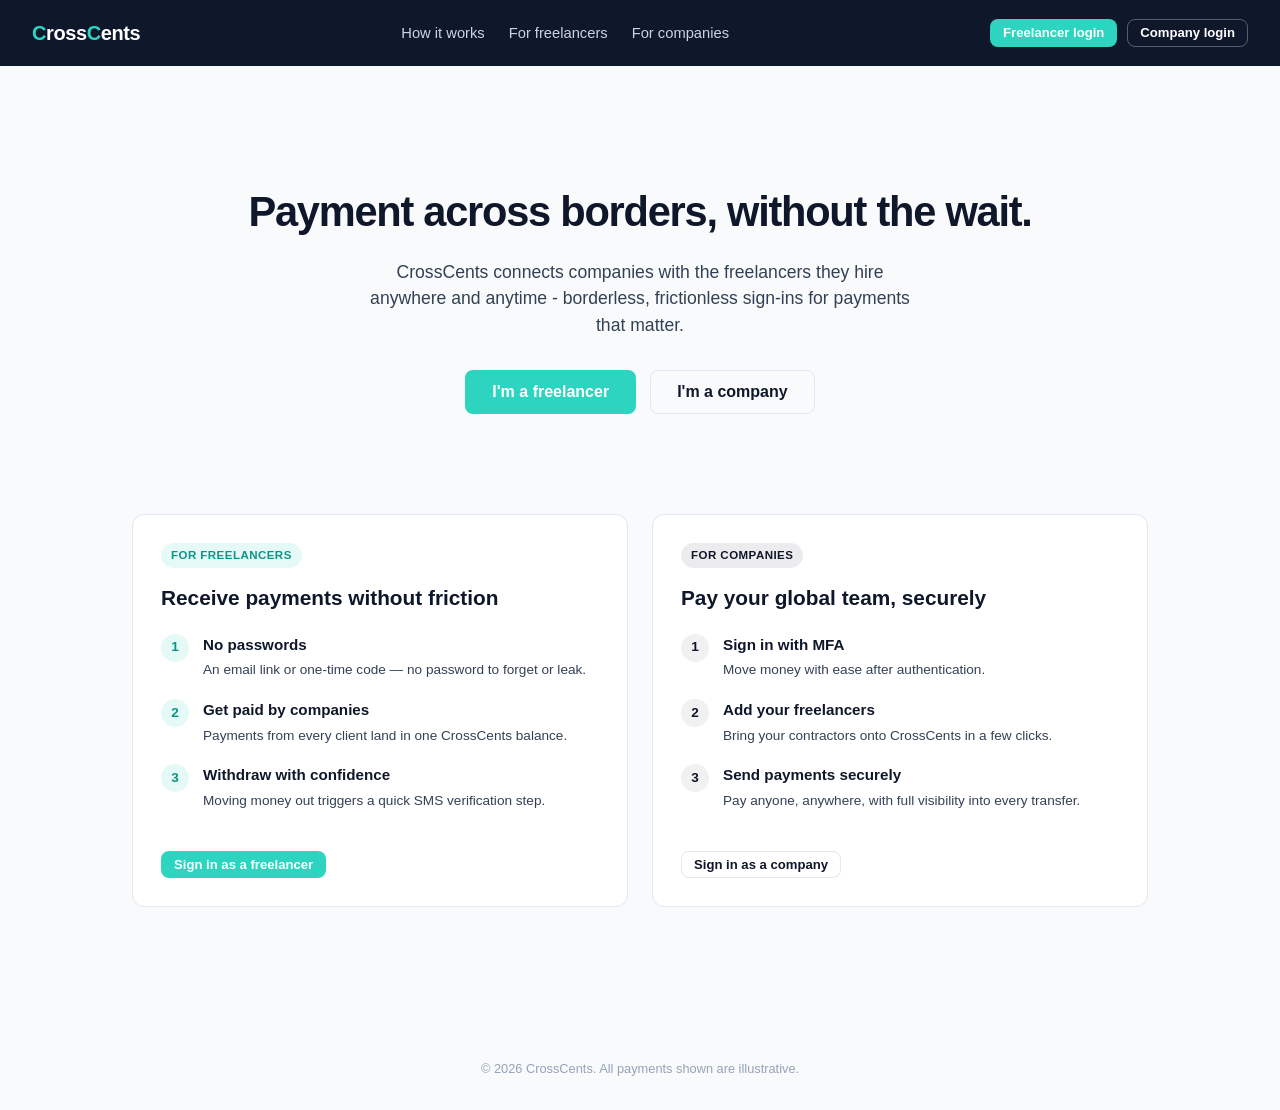
==== index.html @ 41b3edc8 "Initial commit: CrossCents mock-up" ====
<!DOCTYPE html>
<!-- CrossCents — demo mock-up built for a Descope CIAM exercise. Not a real product. -->
<html lang="en">
<head>
  <meta charset="UTF-8" />
  <meta name="viewport" content="width=device-width, initial-scale=1.0" />
  <title>CrossCents — Get paid across borders</title>
  <meta name="description" content="CrossCents connects companies with the freelancers they hire anywhere — borderless, frictionless sign-in for payments that matter." />
  <meta name="theme-color" content="#0f172a" />
  <meta property="og:title" content="CrossCents — Get paid across borders" />
  <meta property="og:description" content="Companies pay freelancers across borders, with secure sign-in built in." />
  <meta property="og:type" content="website" />
  <link rel="icon" type="image/svg+xml" href="favicon.svg" />
  <link rel="stylesheet" href="css/styles.css" />
</head>
<body>

  <nav class="nav">
    <div class="logo"><span class="logo-text"><span class="logo-c">C</span>ross<span class="logo-c">C</span>ents</span></div>
    <div class="nav-links">
      <a href="#how-it-works">How it works</a>
      <a href="freelancer-login.html">For freelancers</a>
      <a href="company-login.html">For companies</a>
    </div>
    <div class="nav-actions">
      <a class="btn btn-primary btn-sm" href="freelancer-login.html">Freelancer login</a>
      <a class="btn btn-secondary btn-sm" href="company-login.html">Company login</a>
    </div>
  </nav>

  <section class="hero">
    <h1>Payment across borders, without the wait.</h1>
    <p>
      CrossCents connects companies with the freelancers they hire anywhere and
      anytime - borderless, frictionless sign-ins for payments that matter.
    </p>
    <div class="hero-actions">
      <a class="btn btn-primary" href="freelancer-login.html">I'm a freelancer</a>
      <a class="btn btn-outline" href="company-login.html">I'm a company</a>
    </div>
  </section>

  <div class="page" id="how-it-works" style="padding-top:0;">
    <div class="paths">
      <div class="path-card freelancer">
        <span class="path-label freelancer">For freelancers</span>
        <h3>Receive payments without friction</h3>
        <div class="path-step">
          <div class="path-step-num">1</div>
          <div>
            <h4>No passwords</h4>
            <p>An email link or one-time code — no password to forget or leak.</p>
          </div>
        </div>
        <div class="path-step">
          <div class="path-step-num">2</div>
          <div>
            <h4>Get paid by companies</h4>
            <p>Payments from every client land in one CrossCents balance.</p>
          </div>
        </div>
        <div class="path-step">
          <div class="path-step-num">3</div>
          <div>
            <h4>Withdraw with confidence</h4>
            <p>Moving money out triggers a quick SMS verification step.</p>
          </div>
        </div>
        <div class="action-row">
          <a class="btn btn-primary btn-sm" href="freelancer-login.html">Sign in as a freelancer</a>
        </div>
      </div>

      <div class="path-card company">
        <span class="path-label company">For companies</span>
        <h3>Pay your global team, securely</h3>
        <div class="path-step">
          <div class="path-step-num">1</div>
          <div>
            <h4>Sign in with MFA</h4>
            <p>Move money with ease after authentication.</p>
          </div>
        </div>
        <div class="path-step">
          <div class="path-step-num">2</div>
          <div>
            <h4>Add your freelancers</h4>
            <p>Bring your contractors onto CrossCents in a few clicks.</p>
          </div>
        </div>
        <div class="path-step">
          <div class="path-step-num">3</div>
          <div>
            <h4>Send payments securely</h4>
            <p>Pay anyone, anywhere, with full visibility into every transfer.</p>
          </div>
        </div>
        <div class="action-row">
          <a class="btn btn-outline btn-sm" href="company-login.html">Sign in as a company</a>
        </div>
      </div>
    </div>
  </div>

  <div class="footer">© 2026 CrossCents. All payments shown are illustrative.</div>

</body>
</html>
---- css/styles.css ----
/* CrossCents — shared styles
   Palette: deep navy for text/headers, emerald for money/CTA, soft neutral background */

:root {
  --navy: #0f172a;
  --navy-soft: #334155;
  --emerald: #2dd4bf;
  --emerald-rgb: 45, 212, 191;
  --emerald-dark: #0d9488;
  --bg: #f8fafc;
  --card: #ffffff;
  --border: #e2e8f0;
  --danger: #dc2626;
  --amber: #d97706;
  --radius: 12px;
  --shadow: 0 1px 3px rgba(15, 23, 42, 0.08), 0 1px 2px rgba(15, 23, 42, 0.06);
}

* { box-sizing: border-box; }

body {
  margin: 0;
  font-family: -apple-system, BlinkMacSystemFont, "Segoe UI", Roboto, Helvetica, Arial, sans-serif;
  background: var(--bg);
  color: var(--navy);
  line-height: 1.5;
}

a { color: inherit; text-decoration: none; }

/* Nav */
.nav {
  display: flex;
  align-items: center;
  justify-content: space-between;
  padding: 18px 32px;
  background: var(--navy);
  color: white;
}

.logo {
  font-weight: 700;
  font-size: 1.25rem;
  letter-spacing: -0.02em;
  display: flex;
  align-items: center;
  gap: 8px;
  color: inherit;
}

.logo .logo-c { color: var(--emerald); }

.nav-links {
  display: flex;
  gap: 24px;
  align-items: center;
}

.nav-links a {
  color: #cbd5e1;
  font-size: 0.92rem;
}

.nav-links a:hover { color: white; }

.nav-actions { display: flex; align-items: center; gap: 10px; }

/* Buttons */
.btn {
  display: inline-flex;
  align-items: center;
  justify-content: center;
  padding: 10px 18px;
  border-radius: 8px;
  font-size: 0.92rem;
  font-weight: 600;
  line-height: 1;
  border: 1px solid transparent;
  cursor: pointer;
  transition: opacity 0.15s ease;
  vertical-align: middle;
}

.btn:hover { opacity: 0.9; }

.btn-primary {
  background: var(--emerald);
  color: white;
}

.btn-secondary {
  background: transparent;
  color: white;
  border-color: rgba(255, 255, 255, 0.3);
}

.btn-outline {
  background: transparent;
  color: var(--navy);
  border-color: var(--border);
}

.btn-block { width: 100%; }
.btn-danger { background: var(--danger); color: white; }
.btn-sm { padding: 6px 12px; font-size: 0.82rem; }

/* Layout */
.page {
  max-width: 1080px;
  margin: 0 auto;
  padding: 40px 32px;
}

.center-page {
  min-height: calc(100vh - 66px);
  display: flex;
  align-items: center;
  justify-content: center;
  padding: 40px 20px;
}

/* Hero */
.hero {
  text-align: center;
  padding: 80px 20px 60px;
}

.hero h1 {
  font-size: clamp(1.6rem, 3.6vw, 2.6rem);
  letter-spacing: -0.03em;
  margin-bottom: 16px;
  max-width: 100%;
  white-space: nowrap;
}

.hero p {
  font-size: 1.1rem;
  color: var(--navy-soft);
  max-width: 560px;
  margin: 0 auto 32px;
}

.hero-actions {
  display: flex;
  gap: 14px;
  justify-content: center;
}

.hero-actions .btn {
  padding: 13px 26px;
  font-size: 1rem;
}

.hero-actions .btn-outline { border-color: var(--border); }

/* How it works — two paths */
.paths {
  display: grid;
  grid-template-columns: repeat(2, 1fr);
  gap: 24px;
  padding: 40px 0 80px;
}

.path-card {
  background: var(--card);
  border: 1px solid var(--border);
  border-radius: var(--radius);
  padding: 28px;
  display: flex;
  flex-direction: column;
}

.path-card .action-row {
  margin-top: auto;
  padding-top: 22px;
}

.path-label {
  display: inline-block;
  align-self: flex-start;
  font-size: 0.72rem;
  font-weight: 700;
  text-transform: uppercase;
  letter-spacing: 0.04em;
  padding: 4px 10px;
  border-radius: 999px;
  margin-bottom: 14px;
}

.path-label.freelancer { background: rgba(var(--emerald-rgb), 0.12); color: var(--emerald-dark); }
.path-label.company { background: rgba(15, 23, 42, 0.08); color: var(--navy); }

.path-card h3 { margin: 0 0 20px; font-size: 1.3rem; }

.path-step {
  display: flex;
  gap: 14px;
  margin-bottom: 18px;
}

.path-step:last-child { margin-bottom: 0; }

.path-step .path-step-num {
  flex-shrink: 0;
  width: 28px;
  height: 28px;
  border-radius: 50%;
  background: rgba(15, 23, 42, 0.06);
  display: flex;
  align-items: center;
  justify-content: center;
  font-weight: 700;
  font-size: 0.85rem;
}

.path-card.freelancer .path-step-num { background: rgba(var(--emerald-rgb), 0.12); color: var(--emerald-dark); }

.path-step h4 { margin: 0 0 4px; font-size: 0.95rem; }
.path-step p { margin: 0; font-size: 0.85rem; color: var(--navy-soft); }

/* Auth card */
.auth-card {
  background: var(--card);
  border: 1px solid var(--border);
  border-radius: var(--radius);
  box-shadow: var(--shadow);
  width: 100%;
  max-width: 420px;
  padding: 32px;
}

.auth-card h2 { margin: 0 0 4px; font-size: 1.3rem; }
.auth-card .subtitle { color: var(--navy-soft); font-size: 0.9rem; margin-bottom: 24px; }

.auth-badge {
  display: inline-block;
  font-size: 0.72rem;
  font-weight: 700;
  text-transform: uppercase;
  letter-spacing: 0.04em;
  padding: 4px 10px;
  border-radius: 999px;
  margin-bottom: 14px;
}

.auth-badge.freelancer { background: rgba(var(--emerald-rgb), 0.12); color: var(--emerald-dark); }
.auth-badge.company { background: rgba(15, 23, 42, 0.08); color: var(--navy); }

.flow-mount {
  min-height: 320px;
  display: flex;
  align-items: center;
  justify-content: center;
  border: 1px dashed var(--border);
  border-radius: 8px;
  margin-bottom: 16px;
  padding: 20px;
  text-align: center;
}

.flow-mount .placeholder-copy {
  color: #94a3b8;
  font-size: 0.85rem;
}

.demo-divider {
  display: flex;
  align-items: center;
  gap: 10px;
  color: #94a3b8;
  font-size: 0.78rem;
  margin: 16px 0;
}

.demo-divider::before, .demo-divider::after {
  content: "";
  flex: 1;
  height: 1px;
  background: var(--border);
}

/* Dashboard */
.dash-header {
  display: flex;
  align-items: center;
  justify-content: space-between;
  padding: 18px 32px;
  background: var(--navy);
  color: white;
}

.dash-header .who { font-size: 0.85rem; color: #cbd5e1; }
.dash-header .who strong { color: white; }

.role-badge {
  font-size: 0.68rem;
  font-weight: 700;
  text-transform: uppercase;
  background: rgba(var(--emerald-rgb), 0.2);
  color: #5eead4;
  padding: 3px 8px;
  border-radius: 999px;
  margin-left: 8px;
}

.stat-row {
  display: grid;
  grid-template-columns: repeat(3, 1fr);
  gap: 18px;
  margin-bottom: 32px;
}

.stat-tile {
  background: var(--card);
  border: 1px solid var(--border);
  border-radius: var(--radius);
  padding: 20px;
}

.stat-tile .label {
  font-size: 0.78rem;
  color: var(--navy-soft);
  text-transform: uppercase;
  letter-spacing: 0.03em;
  margin-bottom: 6px;
}

.stat-tile .value {
  font-size: 1.7rem;
  font-weight: 700;
  letter-spacing: -0.02em;
}

.stat-tile .value.emerald { color: var(--emerald-dark); }

.section-title {
  font-size: 1rem;
  font-weight: 700;
  margin: 32px 0 14px;
  display: flex;
  align-items: center;
  justify-content: space-between;
}

.card-table {
  background: var(--card);
  border: 1px solid var(--border);
  border-radius: var(--radius);
  overflow: hidden;
}

table { width: 100%; border-collapse: collapse; }

th {
  text-align: left;
  font-size: 0.75rem;
  text-transform: uppercase;
  letter-spacing: 0.03em;
  color: #94a3b8;
  padding: 12px 20px;
  border-bottom: 1px solid var(--border);
}

td {
  padding: 14px 20px;
  border-bottom: 1px solid var(--border);
  font-size: 0.9rem;
}

tr:last-child td { border-bottom: none; }

.status-pill {
  font-size: 0.72rem;
  font-weight: 600;
  padding: 3px 10px;
  border-radius: 999px;
}

.status-pill.complete { background: rgba(var(--emerald-rgb), 0.12); color: var(--emerald-dark); }
.status-pill.pending { background: rgba(217, 119, 6, 0.12); color: var(--amber); }

.action-row { display: flex; gap: 12px; margin-top: 20px; }

/* Modal */
.modal-overlay {
  position: fixed;
  inset: 0;
  background: rgba(15, 23, 42, 0.55);
  display: none;
  align-items: center;
  justify-content: center;
  z-index: 50;
}

.modal-overlay.open { display: flex; }

.modal {
  background: white;
  border-radius: var(--radius);
  padding: 28px;
  width: 100%;
  max-width: 380px;
  box-shadow: var(--shadow);
}

.modal h3 { margin: 0 0 4px; }
.modal .modal-sub { color: var(--navy-soft); font-size: 0.85rem; margin-bottom: 18px; }

.field { margin-bottom: 14px; }
.field label { display: block; font-size: 0.82rem; font-weight: 600; margin-bottom: 6px; }

.field input, .field select {
  width: 100%;
  padding: 10px 12px;
  border: 1px solid var(--border);
  border-radius: 8px;
  font-size: 0.92rem;
}

.otp-note {
  background: #f1f5f9;
  border-radius: 8px;
  padding: 10px 12px;
  font-size: 0.8rem;
  color: var(--navy-soft);
  margin-bottom: 14px;
}

.modal-actions { display: flex; gap: 10px; margin-top: 18px; }
.modal-actions .btn { flex: 1; }

.toast {
  position: fixed;
  bottom: 24px;
  left: 50%;
  transform: translateX(-50%) translateY(20px);
  background: var(--navy);
  color: white;
  padding: 12px 20px;
  border-radius: 8px;
  font-size: 0.88rem;
  opacity: 0;
  pointer-events: none;
  transition: all 0.25s ease;
  z-index: 60;
}

.toast.show {
  opacity: 1;
  transform: translateX(-50%) translateY(0);
}

.footer {
  text-align: center;
  color: #94a3b8;
  font-size: 0.8rem;
  padding: 32px;
}

@media (max-width: 720px) {
  .paths, .stat-row { grid-template-columns: 1fr; }
  .nav-links { display: none; }
}

@media (max-width: 560px) {
  .hero h1 {
    white-space: normal;
    font-size: 1.6rem;
  }
}
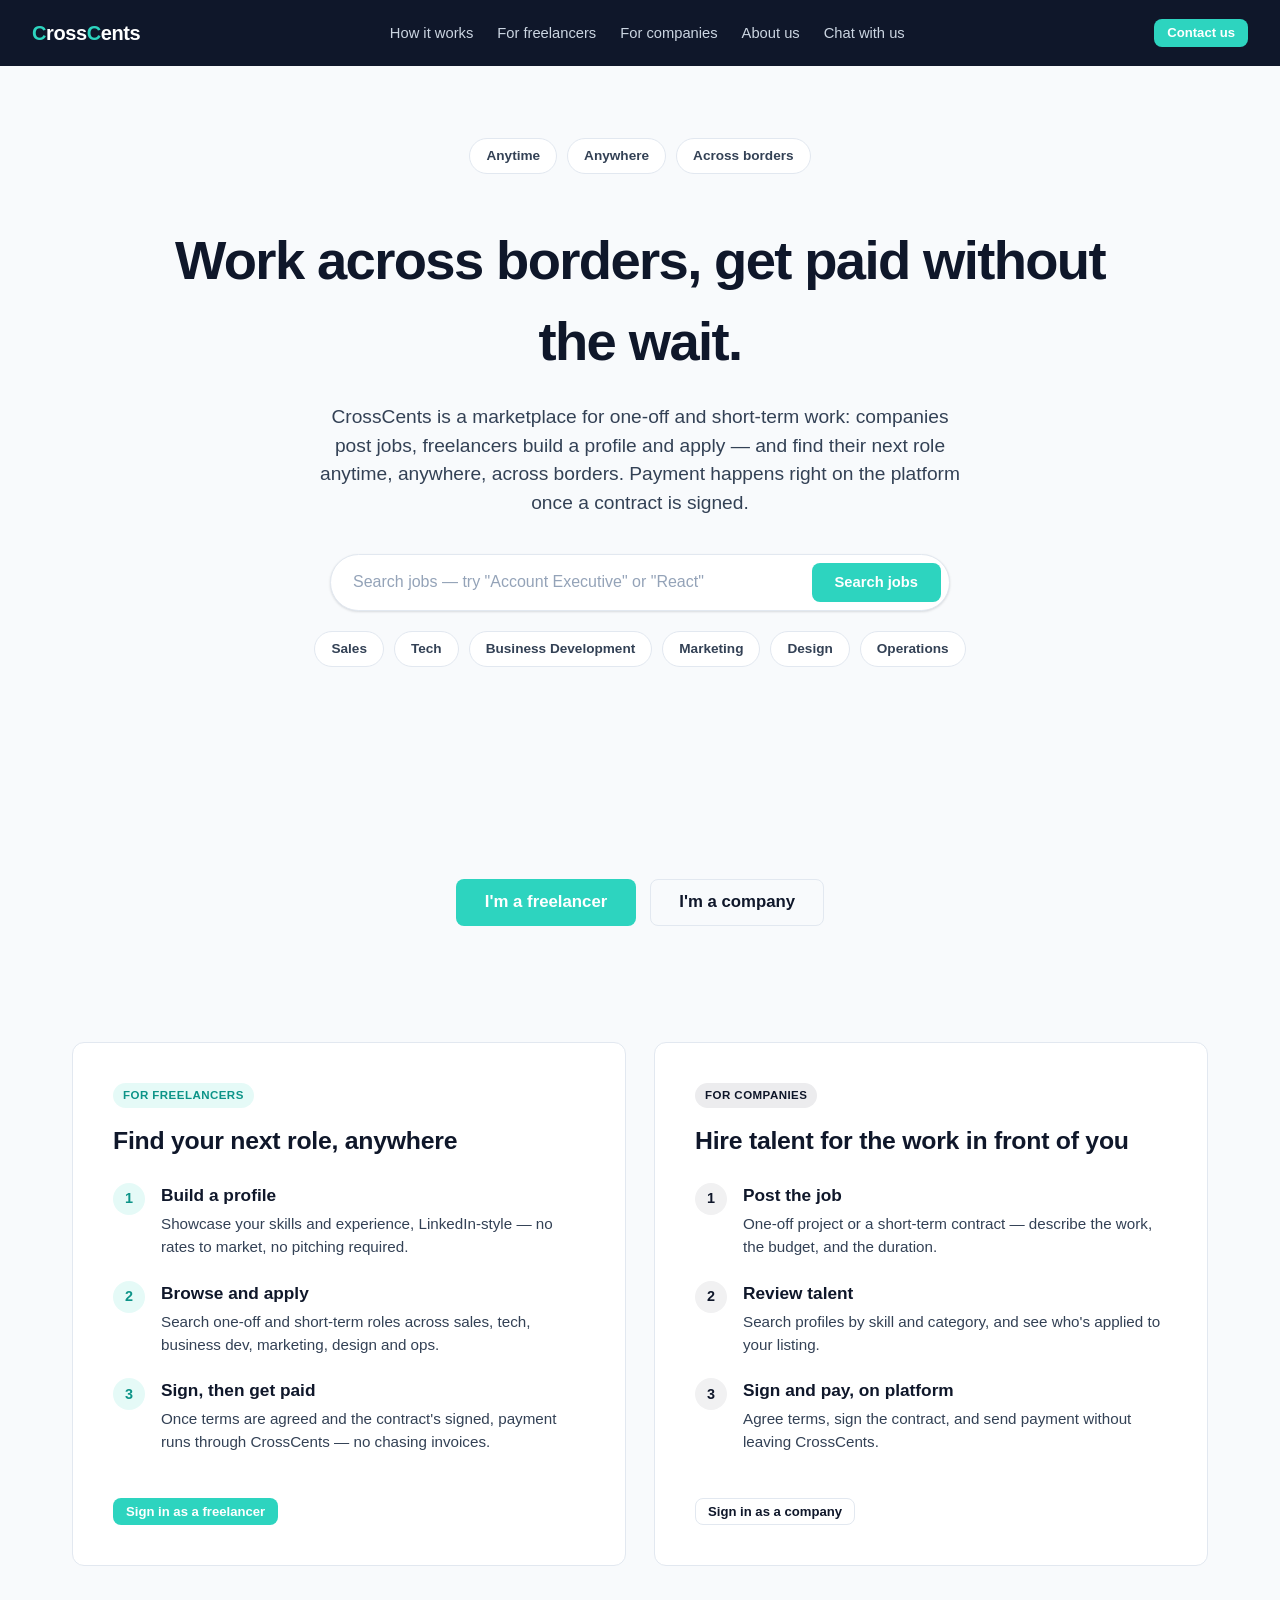
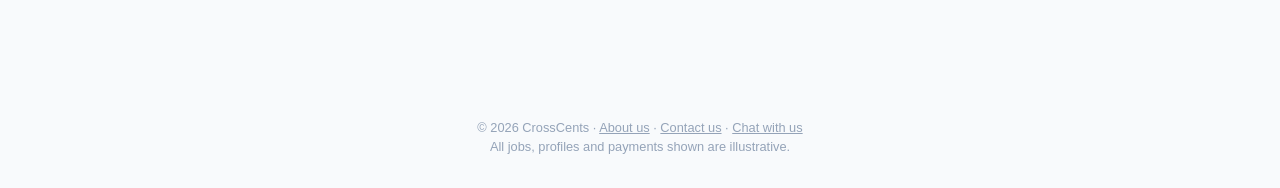
==== commit 7cda4a00: "Pivot to a job marketplace: browse/apply/profiles, and a wider front-page redesign - New pages: abou" ====
--- a/index.html
+++ b/index.html
@@ -1,14 +1,13 @@
 <!DOCTYPE html>
-<!-- CrossCents — demo mock-up built for a Descope CIAM exercise. Not a real product. -->
 <html lang="en">
 <head>
   <meta charset="UTF-8" />
   <meta name="viewport" content="width=device-width, initial-scale=1.0" />
-  <title>CrossCents — Get paid across borders</title>
-  <meta name="description" content="CrossCents connects companies with the freelancers they hire anywhere — borderless, frictionless sign-in for payments that matter." />
+  <title>CrossCents — Work across borders, get paid without the wait</title>
+  <meta name="description" content="CrossCents is a marketplace where companies hire freelance talent for one-off and short-term roles, and freelancers find their next role anytime, anywhere, across borders — with payment built into every contract." />
   <meta name="theme-color" content="#0f172a" />
-  <meta property="og:title" content="CrossCents — Get paid across borders" />
-  <meta property="og:description" content="Companies pay freelancers across borders, with secure sign-in built in." />
+  <meta property="og:title" content="CrossCents — Work across borders, get paid without the wait" />
+  <meta property="og:description" content="Companies post jobs, freelancers build a profile and apply, and payment happens on-platform once a contract is signed." />
   <meta property="og:type" content="website" />
   <link rel="icon" type="image/svg+xml" href="favicon.svg" />
   <link rel="stylesheet" href="css/styles.css" />
@@ -19,21 +18,67 @@
     <div class="logo"><span class="logo-text"><span class="logo-c">C</span>ross<span class="logo-c">C</span>ents</span></div>
     <div class="nav-links">
       <a href="#how-it-works">How it works</a>
-      <a href="freelancer-login.html">For freelancers</a>
-      <a href="company-login.html">For companies</a>
+      <a href="#categories">For freelancers</a>
+      <a href="#categories">For companies</a>
+      <a href="about.html">About us</a>
+      <a href="chat.html">Chat with us</a>
     </div>
     <div class="nav-actions">
-      <a class="btn btn-primary btn-sm" href="freelancer-login.html">Freelancer login</a>
-      <a class="btn btn-secondary btn-sm" href="company-login.html">Company login</a>
+      <a class="btn btn-primary btn-sm" href="contact.html">Contact us</a>
     </div>
   </nav>
 
   <section class="hero">
-    <h1>Payment across borders, without the wait.</h1>
+    <div class="category-row" style="margin-bottom:18px;">
+      <span class="category-chip" style="cursor:default;">Anytime</span>
+      <span class="category-chip" style="cursor:default;">Anywhere</span>
+      <span class="category-chip" style="cursor:default;">Across borders</span>
+    </div>
+    <h1>Work across borders, get paid without the wait.</h1>
     <p>
-      CrossCents connects companies with the freelancers they hire anywhere and
-      anytime - borderless, frictionless sign-ins for payments that matter.
+      CrossCents is a marketplace for one-off and short-term work: companies post jobs,
+      freelancers build a profile and apply — and find their next role anytime, anywhere,
+      across borders. Payment happens right on the platform once a contract is signed.
     </p>
+
+    <form class="hero-search" onsubmit="event.preventDefault(); window.location.href = 'freelancer-jobs.html?q=' + encodeURIComponent(this.q.value);">
+      <input name="q" type="text" placeholder="Search jobs — try &quot;Account Executive&quot; or &quot;React&quot;" />
+      <button class="btn btn-primary" type="submit">Search jobs</button>
+    </form>
+
+    <div class="category-row" id="categories">
+      <a class="category-chip" href="freelancer-jobs.html?category=Sales">Sales</a>
+      <a class="category-chip" href="freelancer-jobs.html?category=Tech">Tech</a>
+      <a class="category-chip" href="freelancer-jobs.html?category=Business%20Development">Business Development</a>
+      <a class="category-chip" href="freelancer-jobs.html?category=Marketing">Marketing</a>
+      <a class="category-chip" href="freelancer-jobs.html?category=Design">Design</a>
+      <a class="category-chip" href="freelancer-jobs.html?category=Operations">Operations</a>
+    </div>
+
+    <div class="hero-visual" aria-hidden="true">
+      <div class="hero-visual-scene scene-1">
+        <div class="avatar">KR</div>
+        <div class="scene-text">
+          <div class="scene-title">Katelin applied</div>
+          <div class="scene-sub">Account Executive role at Growthly Labs</div>
+        </div>
+      </div>
+      <div class="hero-visual-scene scene-2">
+        <div class="avatar">✓</div>
+        <div class="scene-text">
+          <div class="scene-title">Contract signed</div>
+          <div class="scene-sub">Terms agreed — 3 months, $9,000/mo</div>
+        </div>
+      </div>
+      <div class="hero-visual-scene scene-3">
+        <div class="avatar">$</div>
+        <div class="scene-text">
+          <div class="scene-title">Payment received</div>
+          <div class="scene-sub">$9,000.00 landed in her balance</div>
+        </div>
+      </div>
+    </div>
+
     <div class="hero-actions">
       <a class="btn btn-primary" href="freelancer-login.html">I'm a freelancer</a>
       <a class="btn btn-outline" href="company-login.html">I'm a company</a>
@@ -44,26 +89,26 @@
     <div class="paths">
       <div class="path-card freelancer">
         <span class="path-label freelancer">For freelancers</span>
-        <h3>Receive payments without friction</h3>
+        <h3>Find your next role, anywhere</h3>
         <div class="path-step">
           <div class="path-step-num">1</div>
           <div>
-            <h4>No passwords</h4>
-            <p>An email link or one-time code — no password to forget or leak.</p>
+            <h4>Build a profile</h4>
+            <p>Showcase your skills and experience, LinkedIn-style — no rates to market, no pitching required.</p>
           </div>
         </div>
         <div class="path-step">
           <div class="path-step-num">2</div>
           <div>
-            <h4>Get paid by companies</h4>
-            <p>Payments from every client land in one CrossCents balance.</p>
+            <h4>Browse and apply</h4>
+            <p>Search one-off and short-term roles across sales, tech, business dev, marketing, design and ops.</p>
           </div>
         </div>
         <div class="path-step">
           <div class="path-step-num">3</div>
           <div>
-            <h4>Withdraw with confidence</h4>
-            <p>Moving money out triggers a quick SMS verification step.</p>
+            <h4>Sign, then get paid</h4>
+            <p>Once terms are agreed and the contract's signed, payment runs through CrossCents — no chasing invoices.</p>
           </div>
         </div>
         <div class="action-row">
@@ -73,26 +118,26 @@
 
       <div class="path-card company">
         <span class="path-label company">For companies</span>
-        <h3>Pay your global team, securely</h3>
+        <h3>Hire talent for the work in front of you</h3>
         <div class="path-step">
           <div class="path-step-num">1</div>
           <div>
-            <h4>Sign in with MFA</h4>
-            <p>Move money with ease after authentication.</p>
+            <h4>Post the job</h4>
+            <p>One-off project or a short-term contract — describe the work, the budget, and the duration.</p>
           </div>
         </div>
         <div class="path-step">
           <div class="path-step-num">2</div>
           <div>
-            <h4>Add your freelancers</h4>
-            <p>Bring your contractors onto CrossCents in a few clicks.</p>
+            <h4>Review talent</h4>
+            <p>Search profiles by skill and category, and see who's applied to your listing.</p>
           </div>
         </div>
         <div class="path-step">
           <div class="path-step-num">3</div>
           <div>
-            <h4>Send payments securely</h4>
-            <p>Pay anyone, anywhere, with full visibility into every transfer.</p>
+            <h4>Sign and pay, on platform</h4>
+            <p>Agree terms, sign the contract, and send payment without leaving CrossCents.</p>
           </div>
         </div>
         <div class="action-row">
@@ -102,7 +147,10 @@
     </div>
   </div>
 
-  <div class="footer">© 2026 CrossCents. All payments shown are illustrative.</div>
+  <div class="footer">
+    © 2026 CrossCents · <a href="about.html">About us</a> · <a href="contact.html">Contact us</a> · <a href="chat.html">Chat with us</a><br />
+    All jobs, profiles and payments shown are illustrative.
+  </div>
 
 </body>
 </html>
--- a/css/styles.css
+++ b/css/styles.css
@@ -106,7 +106,13 @@
 
 /* Layout */
 .page {
-  max-width: 1080px;
+  max-width: 1200px;
+  margin: 0 auto;
+  padding: 40px 32px;
+}
+
+.page-narrow {
+  max-width: 900px;
   margin: 0 auto;
   padding: 40px 32px;
 }
@@ -122,50 +128,169 @@
 /* Hero */
 .hero {
   text-align: center;
-  padding: 80px 20px 60px;
+  padding: 72px 20px 40px;
+  max-width: 980px;
+  margin: 0 auto;
 }
 
 .hero h1 {
-  font-size: clamp(1.6rem, 3.6vw, 2.6rem);
+  font-size: clamp(2.1rem, 5vw, 3.4rem);
   letter-spacing: -0.03em;
-  margin-bottom: 16px;
+  margin-bottom: 20px;
   max-width: 100%;
-  white-space: nowrap;
 }
 
 .hero p {
-  font-size: 1.1rem;
+  font-size: 1.2rem;
   color: var(--navy-soft);
-  max-width: 560px;
-  margin: 0 auto 32px;
+  max-width: 640px;
+  margin: 0 auto 36px;
 }
 
 .hero-actions {
   display: flex;
   gap: 14px;
   justify-content: center;
+  margin-bottom: 36px;
 }
 
 .hero-actions .btn {
-  padding: 13px 26px;
+  padding: 14px 28px;
+  font-size: 1.05rem;
+}
+
+.hero-actions .btn-outline { border-color: var(--border); }
+
+/* Hero search bar */
+.hero-search {
+  display: flex;
+  align-items: center;
+  gap: 8px;
+  background: var(--card);
+  border: 1px solid var(--border);
+  border-radius: 999px;
+  padding: 8px 8px 8px 22px;
+  box-shadow: var(--shadow);
+  max-width: 620px;
+  margin: 0 auto 20px;
+}
+
+.hero-search input {
+  flex: 1;
+  border: none;
+  outline: none;
   font-size: 1rem;
-}
-
-.hero-actions .btn-outline { border-color: var(--border); }
+  padding: 10px 0;
+  background: transparent;
+  color: var(--navy);
+  font-family: inherit;
+}
+
+.hero-search input::placeholder { color: #94a3b8; }
+
+.hero-search .btn { padding: 11px 22px; white-space: nowrap; }
+
+/* Category chips */
+.category-row {
+  display: flex;
+  flex-wrap: wrap;
+  gap: 10px;
+  justify-content: center;
+  margin-bottom: 8px;
+}
+
+.category-chip {
+  display: inline-flex;
+  align-items: center;
+  padding: 7px 16px;
+  border-radius: 999px;
+  border: 1px solid var(--border);
+  background: var(--card);
+  color: var(--navy-soft);
+  font-size: 0.85rem;
+  font-weight: 600;
+  cursor: pointer;
+  transition: all 0.15s ease;
+}
+
+.category-chip:hover { border-color: var(--emerald); color: var(--emerald-dark); }
+.category-chip.active { background: var(--navy); color: white; border-color: var(--navy); }
+
+/* Hero animated visual */
+.hero-visual {
+  position: relative;
+  max-width: 340px;
+  height: 160px;
+  margin: 8px auto 44px;
+}
+
+.hero-visual-scene {
+  position: absolute;
+  inset: 0;
+  display: flex;
+  align-items: center;
+  gap: 14px;
+  background: var(--card);
+  border: 1px solid var(--border);
+  border-radius: var(--radius);
+  box-shadow: var(--shadow);
+  padding: 20px 24px;
+  opacity: 0;
+  animation: heroSceneCycle 9s infinite;
+}
+
+.hero-visual-scene .avatar {
+  flex-shrink: 0;
+  width: 44px;
+  height: 44px;
+  border-radius: 50%;
+  display: flex;
+  align-items: center;
+  justify-content: center;
+  font-weight: 700;
+  font-size: 0.95rem;
+  color: white;
+}
+
+.hero-visual-scene .scene-text .scene-title { font-weight: 700; font-size: 0.95rem; margin-bottom: 2px; }
+.hero-visual-scene .scene-text .scene-sub { font-size: 0.82rem; color: var(--navy-soft); }
+
+.hero-visual-scene.scene-1 { animation-delay: 0s; }
+.hero-visual-scene.scene-2 { animation-delay: 3s; }
+.hero-visual-scene.scene-3 { animation-delay: 6s; }
+
+.hero-visual-scene.scene-1 .avatar { background: var(--navy-soft); }
+.hero-visual-scene.scene-2 .avatar { background: var(--amber); }
+.hero-visual-scene.scene-3 .avatar { background: var(--emerald-dark); }
+
+@keyframes heroSceneCycle {
+  0%   { opacity: 0; transform: translateY(10px); }
+  4%   { opacity: 1; transform: translateY(0); }
+  30%  { opacity: 1; transform: translateY(0); }
+  34%  { opacity: 0; transform: translateY(-10px); }
+  100% { opacity: 0; }
+}
+
+@media (prefers-reduced-motion: reduce) {
+  .hero-visual-scene { animation: none; opacity: 0; }
+  .hero-visual-scene.scene-1 { opacity: 1; }
+}
 
 /* How it works — two paths */
 .paths {
   display: grid;
   grid-template-columns: repeat(2, 1fr);
-  gap: 24px;
+  gap: 28px;
   padding: 40px 0 80px;
+  max-width: 1160px;
+  margin: 0 auto;
 }
 
 .path-card {
   background: var(--card);
   border: 1px solid var(--border);
   border-radius: var(--radius);
-  padding: 28px;
+  padding: 40px;
   display: flex;
   flex-direction: column;
 }
@@ -190,33 +315,33 @@
 .path-label.freelancer { background: rgba(var(--emerald-rgb), 0.12); color: var(--emerald-dark); }
 .path-label.company { background: rgba(15, 23, 42, 0.08); color: var(--navy); }
 
-.path-card h3 { margin: 0 0 20px; font-size: 1.3rem; }
+.path-card h3 { margin: 0 0 24px; font-size: 1.55rem; letter-spacing: -0.01em; }
 
 .path-step {
   display: flex;
-  gap: 14px;
-  margin-bottom: 18px;
+  gap: 16px;
+  margin-bottom: 22px;
 }
 
 .path-step:last-child { margin-bottom: 0; }
 
 .path-step .path-step-num {
   flex-shrink: 0;
-  width: 28px;
-  height: 28px;
+  width: 32px;
+  height: 32px;
   border-radius: 50%;
   background: rgba(15, 23, 42, 0.06);
   display: flex;
   align-items: center;
   justify-content: center;
   font-weight: 700;
-  font-size: 0.85rem;
+  font-size: 0.9rem;
 }
 
 .path-card.freelancer .path-step-num { background: rgba(var(--emerald-rgb), 0.12); color: var(--emerald-dark); }
 
-.path-step h4 { margin: 0 0 4px; font-size: 0.95rem; }
-.path-step p { margin: 0; font-size: 0.85rem; color: var(--navy-soft); }
+.path-step h4 { margin: 0 0 4px; font-size: 1.08rem; }
+.path-step p { margin: 0; font-size: 0.95rem; color: var(--navy-soft); }
 
 /* Auth card */
 .auth-card {
@@ -225,8 +350,8 @@
   border-radius: var(--radius);
   box-shadow: var(--shadow);
   width: 100%;
-  max-width: 420px;
-  padding: 32px;
+  max-width: 520px;
+  padding: 40px;
 }
 
 .auth-card h2 { margin: 0 0 4px; font-size: 1.3rem; }
@@ -263,7 +388,7 @@
   font-size: 0.85rem;
 }
 
-.demo-divider {
+.flow-divider {
   display: flex;
   align-items: center;
   gap: 10px;
@@ -272,7 +397,7 @@
   margin: 16px 0;
 }
 
-.demo-divider::before, .demo-divider::after {
+.flow-divider::before, .flow-divider::after {
   content: "";
   flex: 1;
   height: 1px;
@@ -457,14 +582,250 @@
   padding: 32px;
 }
 
+.footer a { color: #94a3b8; text-decoration: underline; }
+.footer a:hover { color: var(--navy-soft); }
+
+/* Secondary nav — tabs within a dashboard section */
+.subnav {
+  display: flex;
+  gap: 4px;
+  background: var(--navy);
+  padding: 0 32px;
+  border-top: 1px solid rgba(255, 255, 255, 0.08);
+}
+
+.subnav a {
+  padding: 12px 16px;
+  font-size: 0.88rem;
+  color: #94a3b8;
+  border-bottom: 2px solid transparent;
+}
+
+.subnav a:hover { color: white; }
+.subnav a.active { color: white; border-bottom-color: var(--emerald); }
+
+/* Page search bar (jobs / talent listing pages) */
+.page-search {
+  display: flex;
+  align-items: center;
+  gap: 10px;
+  background: var(--card);
+  border: 1px solid var(--border);
+  border-radius: 10px;
+  padding: 4px 4px 4px 16px;
+  margin-bottom: 18px;
+}
+
+.page-search input {
+  flex: 1;
+  border: none;
+  outline: none;
+  font-size: 0.95rem;
+  padding: 10px 0;
+  background: transparent;
+  color: var(--navy);
+  font-family: inherit;
+}
+
+.page-search input::placeholder { color: #94a3b8; }
+
+/* Listing cards — jobs and talent */
+.listing-grid {
+  display: flex;
+  flex-direction: column;
+  gap: 14px;
+}
+
+.listing-card {
+  background: var(--card);
+  border: 1px solid var(--border);
+  border-radius: var(--radius);
+  padding: 22px 26px;
+  display: flex;
+  align-items: flex-start;
+  justify-content: space-between;
+  gap: 20px;
+}
+
+.listing-card .listing-main { flex: 1; min-width: 0; }
+
+.listing-card h4 {
+  margin: 0 0 4px;
+  font-size: 1.08rem;
+}
+
+.listing-card .listing-meta {
+  font-size: 0.85rem;
+  color: var(--navy-soft);
+  margin-bottom: 10px;
+}
+
+.listing-card .listing-desc {
+  font-size: 0.9rem;
+  color: var(--navy-soft);
+  margin-bottom: 12px;
+  max-width: 640px;
+}
+
+.tag-row { display: flex; flex-wrap: wrap; gap: 6px; }
+
+.tag {
+  font-size: 0.75rem;
+  font-weight: 600;
+  padding: 4px 10px;
+  border-radius: 999px;
+  background: rgba(15, 23, 42, 0.06);
+  color: var(--navy-soft);
+}
+
+.listing-card .listing-side {
+  flex-shrink: 0;
+  text-align: right;
+  display: flex;
+  flex-direction: column;
+  align-items: flex-end;
+  gap: 10px;
+}
+
+.listing-card .listing-budget {
+  font-weight: 700;
+  font-size: 1.05rem;
+  color: var(--emerald-dark);
+}
+
+/* Profile page */
+.profile-header {
+  display: flex;
+  align-items: center;
+  gap: 22px;
+  background: var(--card);
+  border: 1px solid var(--border);
+  border-radius: var(--radius);
+  padding: 32px;
+  margin-bottom: 28px;
+}
+
+.profile-avatar {
+  flex-shrink: 0;
+  width: 84px;
+  height: 84px;
+  border-radius: 50%;
+  background: var(--emerald-dark);
+  color: white;
+  display: flex;
+  align-items: center;
+  justify-content: center;
+  font-weight: 700;
+  font-size: 1.8rem;
+}
+
+.profile-header h2 { margin: 0 0 4px; font-size: 1.5rem; }
+.profile-header .headline { font-size: 1rem; color: var(--navy-soft); margin-bottom: 6px; }
+.profile-header .meta { font-size: 0.85rem; color: #94a3b8; }
+
+.profile-section {
+  background: var(--card);
+  border: 1px solid var(--border);
+  border-radius: var(--radius);
+  padding: 26px 28px;
+  margin-bottom: 20px;
+}
+
+.profile-section h3 { margin: 0 0 14px; font-size: 1rem; }
+.profile-section p { margin: 0; font-size: 0.92rem; color: var(--navy-soft); }
+
+.experience-item { margin-bottom: 18px; }
+.experience-item:last-child { margin-bottom: 0; }
+.experience-item .role { font-weight: 700; font-size: 0.95rem; }
+.experience-item .company-line { font-size: 0.85rem; color: var(--navy-soft); margin-bottom: 4px; }
+.experience-item .desc { font-size: 0.88rem; color: var(--navy-soft); }
+
+.skill-tag-row { display: flex; flex-wrap: wrap; gap: 8px; }
+.skill-tag {
+  font-size: 0.82rem;
+  font-weight: 600;
+  padding: 6px 14px;
+  border-radius: 999px;
+  background: rgba(var(--emerald-rgb), 0.12);
+  color: var(--emerald-dark);
+}
+
 @media (max-width: 720px) {
   .paths, .stat-row { grid-template-columns: 1fr; }
   .nav-links { display: none; }
+  .listing-card { flex-direction: column; }
+  .listing-card .listing-side { align-items: flex-start; }
+  .profile-header { flex-direction: column; text-align: center; }
 }
 
 @media (max-width: 560px) {
-  .hero h1 {
-    white-space: normal;
-    font-size: 1.6rem;
-  }
-}
+  .hero h1 { font-size: 1.9rem; }
+}
+
+/* Chat widget */
+.chat-window {
+  background: var(--card);
+  border: 1px solid var(--border);
+  border-radius: var(--radius);
+  box-shadow: var(--shadow);
+  width: 100%;
+  max-width: 480px;
+  display: flex;
+  flex-direction: column;
+  height: 520px;
+}
+
+.chat-header {
+  padding: 18px 22px;
+  border-bottom: 1px solid var(--border);
+}
+
+.chat-header .status { font-size: 0.78rem; color: var(--emerald-dark); font-weight: 600; }
+
+.chat-messages {
+  flex: 1;
+  overflow-y: auto;
+  padding: 20px;
+  display: flex;
+  flex-direction: column;
+  gap: 12px;
+}
+
+.chat-bubble {
+  max-width: 78%;
+  padding: 10px 14px;
+  border-radius: 14px;
+  font-size: 0.9rem;
+  line-height: 1.4;
+}
+
+.chat-bubble.bot {
+  align-self: flex-start;
+  background: #f1f5f9;
+  color: var(--navy);
+  border-bottom-left-radius: 4px;
+}
+
+.chat-bubble.user {
+  align-self: flex-end;
+  background: var(--navy);
+  color: white;
+  border-bottom-right-radius: 4px;
+}
+
+.chat-input-row {
+  display: flex;
+  gap: 8px;
+  padding: 14px;
+  border-top: 1px solid var(--border);
+}
+
+.chat-input-row input {
+  flex: 1;
+  border: 1px solid var(--border);
+  border-radius: 999px;
+  padding: 10px 16px;
+  font-size: 0.9rem;
+  outline: none;
+  font-family: inherit;
+}
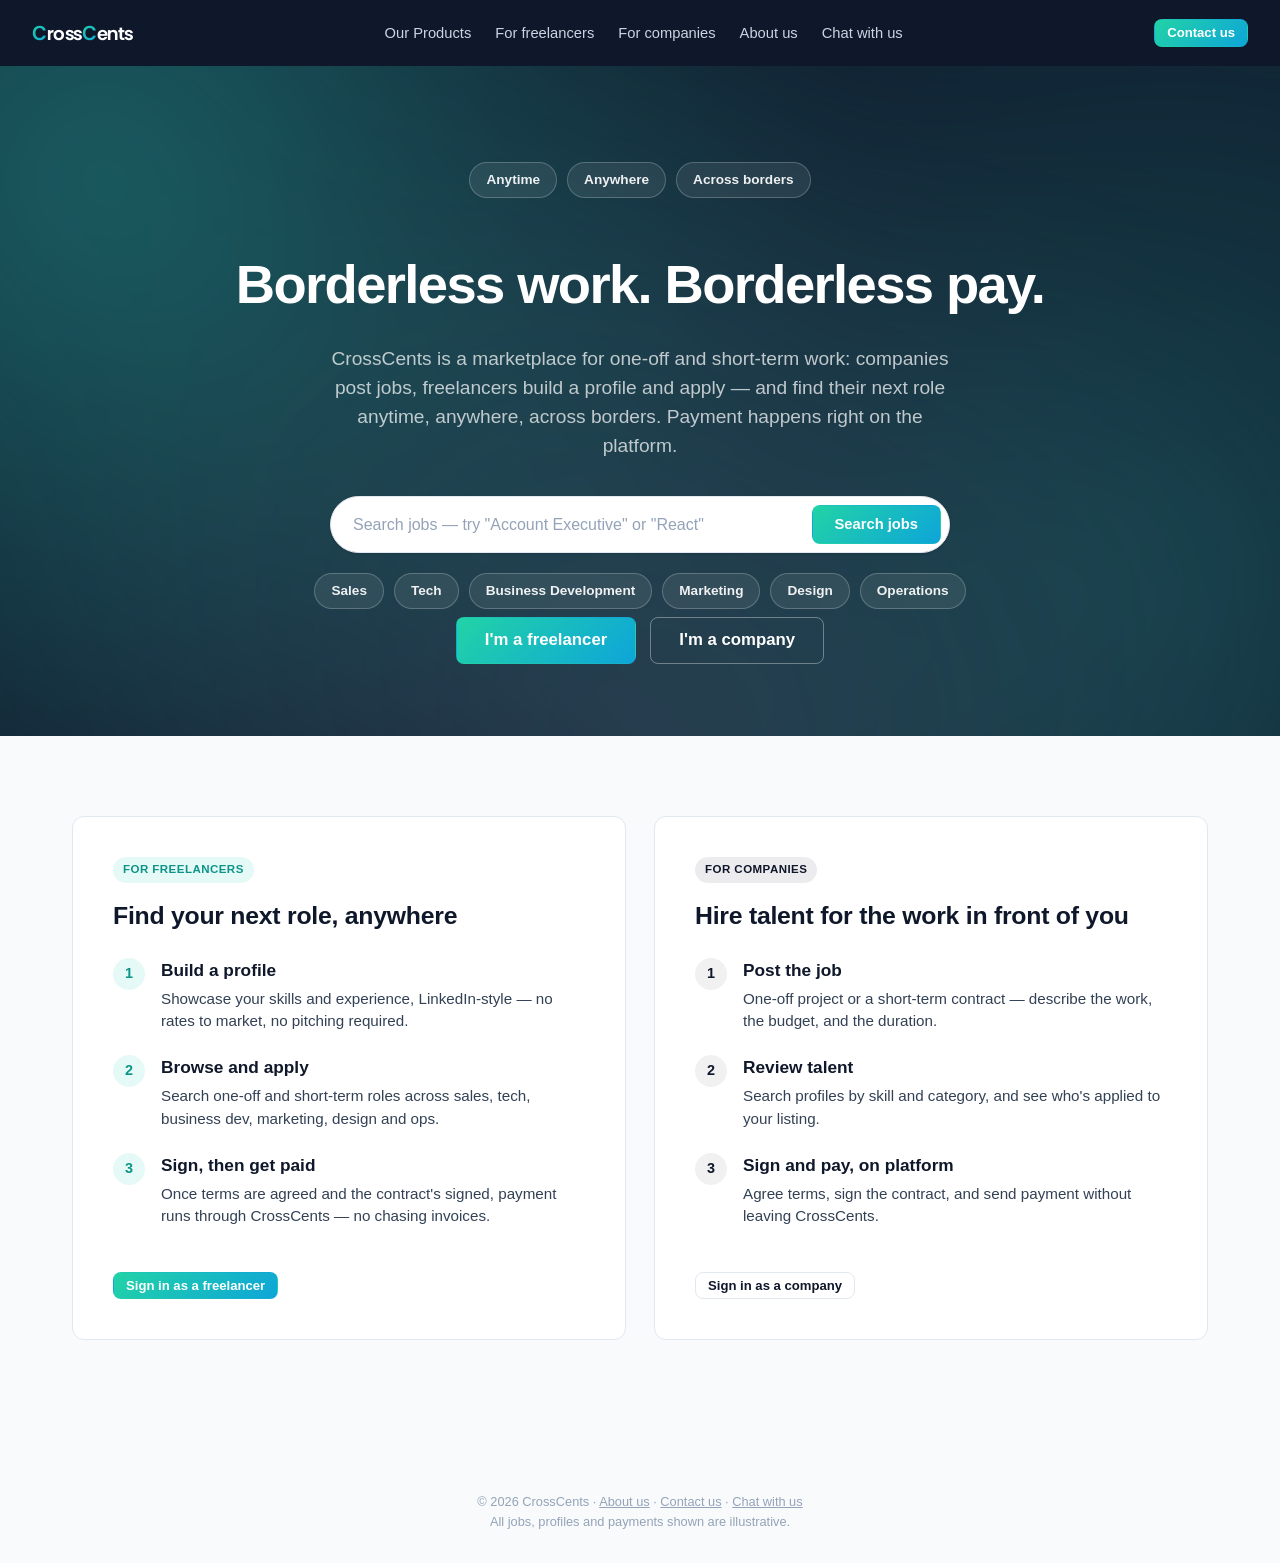
==== commit 88dc747d: "Rework hero as full-bleed background, fix nav redundancy, add Products page, brand gradient - Hero: " ====
--- a/index.html
+++ b/index.html
@@ -3,11 +3,11 @@
 <head>
   <meta charset="UTF-8" />
   <meta name="viewport" content="width=device-width, initial-scale=1.0" />
-  <title>CrossCents — Work across borders, get paid without the wait</title>
-  <meta name="description" content="CrossCents is a marketplace where companies hire freelance talent for one-off and short-term roles, and freelancers find their next role anytime, anywhere, across borders — with payment built into every contract." />
+  <title>CrossCents — Borderless work. Borderless pay.</title>
+  <meta name="description" content="CrossCents is a marketplace for one-off and short-term work: companies post jobs, freelancers build a profile and apply — and find their next role anytime, anywhere, across borders. Payment happens right on the platform." />
   <meta name="theme-color" content="#0f172a" />
-  <meta property="og:title" content="CrossCents — Work across borders, get paid without the wait" />
-  <meta property="og:description" content="Companies post jobs, freelancers build a profile and apply, and payment happens on-platform once a contract is signed." />
+  <meta property="og:title" content="CrossCents — Borderless work. Borderless pay." />
+  <meta property="og:description" content="Companies post jobs, freelancers build a profile and apply, and payment happens right on the platform." />
   <meta property="og:type" content="website" />
   <link rel="icon" type="image/svg+xml" href="favicon.svg" />
   <link rel="stylesheet" href="css/styles.css" />
@@ -17,9 +17,9 @@
   <nav class="nav">
     <div class="logo"><span class="logo-text"><span class="logo-c">C</span>ross<span class="logo-c">C</span>ents</span></div>
     <div class="nav-links">
-      <a href="#how-it-works">How it works</a>
-      <a href="#categories">For freelancers</a>
-      <a href="#categories">For companies</a>
+      <a href="products.html">Our Products</a>
+      <a href="#for-freelancers">For freelancers</a>
+      <a href="#for-companies">For companies</a>
       <a href="about.html">About us</a>
       <a href="chat.html">Chat with us</a>
     </div>
@@ -29,65 +29,44 @@
   </nav>
 
   <section class="hero">
-    <div class="category-row" style="margin-bottom:18px;">
-      <span class="category-chip" style="cursor:default;">Anytime</span>
-      <span class="category-chip" style="cursor:default;">Anywhere</span>
-      <span class="category-chip" style="cursor:default;">Across borders</span>
-    </div>
-    <h1>Work across borders, get paid without the wait.</h1>
-    <p>
-      CrossCents is a marketplace for one-off and short-term work: companies post jobs,
-      freelancers build a profile and apply — and find their next role anytime, anywhere,
-      across borders. Payment happens right on the platform once a contract is signed.
-    </p>
+    <div class="hero-bg" aria-hidden="true"></div>
+    <div class="hero-content">
+      <div class="category-row" style="margin-bottom:18px;">
+        <span class="category-chip ghost">Anytime</span>
+        <span class="category-chip ghost">Anywhere</span>
+        <span class="category-chip ghost">Across borders</span>
+      </div>
+      <h1>Borderless work. Borderless pay.</h1>
+      <p>
+        CrossCents is a marketplace for one-off and short-term work: companies post jobs,
+        freelancers build a profile and apply — and find their next role anytime, anywhere,
+        across borders. Payment happens right on the platform.
+      </p>
 
-    <form class="hero-search" onsubmit="event.preventDefault(); window.location.href = 'freelancer-jobs.html?q=' + encodeURIComponent(this.q.value);">
-      <input name="q" type="text" placeholder="Search jobs — try &quot;Account Executive&quot; or &quot;React&quot;" />
-      <button class="btn btn-primary" type="submit">Search jobs</button>
-    </form>
+      <form class="hero-search" onsubmit="event.preventDefault(); window.location.href = 'freelancer-jobs.html?q=' + encodeURIComponent(this.q.value);">
+        <input name="q" type="text" placeholder="Search jobs — try &quot;Account Executive&quot; or &quot;React&quot;" />
+        <button class="btn btn-primary" type="submit">Search jobs</button>
+      </form>
 
-    <div class="category-row" id="categories">
-      <a class="category-chip" href="freelancer-jobs.html?category=Sales">Sales</a>
-      <a class="category-chip" href="freelancer-jobs.html?category=Tech">Tech</a>
-      <a class="category-chip" href="freelancer-jobs.html?category=Business%20Development">Business Development</a>
-      <a class="category-chip" href="freelancer-jobs.html?category=Marketing">Marketing</a>
-      <a class="category-chip" href="freelancer-jobs.html?category=Design">Design</a>
-      <a class="category-chip" href="freelancer-jobs.html?category=Operations">Operations</a>
-    </div>
+      <div class="category-row" id="categories">
+        <a class="category-chip ghost" href="freelancer-jobs.html?category=Sales">Sales</a>
+        <a class="category-chip ghost" href="freelancer-jobs.html?category=Tech">Tech</a>
+        <a class="category-chip ghost" href="freelancer-jobs.html?category=Business%20Development">Business Development</a>
+        <a class="category-chip ghost" href="freelancer-jobs.html?category=Marketing">Marketing</a>
+        <a class="category-chip ghost" href="freelancer-jobs.html?category=Design">Design</a>
+        <a class="category-chip ghost" href="freelancer-jobs.html?category=Operations">Operations</a>
+      </div>
 
-    <div class="hero-visual" aria-hidden="true">
-      <div class="hero-visual-scene scene-1">
-        <div class="avatar">KR</div>
-        <div class="scene-text">
-          <div class="scene-title">Katelin applied</div>
-          <div class="scene-sub">Account Executive role at Growthly Labs</div>
-        </div>
+      <div class="hero-actions">
+        <a class="btn btn-primary" href="freelancer-login.html">I'm a freelancer</a>
+        <a class="btn btn-outline" href="company-login.html">I'm a company</a>
       </div>
-      <div class="hero-visual-scene scene-2">
-        <div class="avatar">✓</div>
-        <div class="scene-text">
-          <div class="scene-title">Contract signed</div>
-          <div class="scene-sub">Terms agreed — 3 months, $9,000/mo</div>
-        </div>
-      </div>
-      <div class="hero-visual-scene scene-3">
-        <div class="avatar">$</div>
-        <div class="scene-text">
-          <div class="scene-title">Payment received</div>
-          <div class="scene-sub">$9,000.00 landed in her balance</div>
-        </div>
-      </div>
-    </div>
-
-    <div class="hero-actions">
-      <a class="btn btn-primary" href="freelancer-login.html">I'm a freelancer</a>
-      <a class="btn btn-outline" href="company-login.html">I'm a company</a>
     </div>
   </section>
 
-  <div class="page" id="how-it-works" style="padding-top:0;">
+  <div class="page">
     <div class="paths">
-      <div class="path-card freelancer">
+      <div class="path-card freelancer" id="for-freelancers">
         <span class="path-label freelancer">For freelancers</span>
         <h3>Find your next role, anywhere</h3>
         <div class="path-step">
@@ -116,7 +95,7 @@
         </div>
       </div>
 
-      <div class="path-card company">
+      <div class="path-card company" id="for-companies">
         <span class="path-label company">For companies</span>
         <h3>Hire talent for the work in front of you</h3>
         <div class="path-step">
--- a/css/styles.css
+++ b/css/styles.css
@@ -1,3 +1,5 @@
+@import url('https://fonts.googleapis.com/css2?family=Rethink+Sans:wght@400;500;600;700;800&display=swap');
+
 /* CrossCents — shared styles
    Palette: deep navy for text/headers, emerald for money/CTA, soft neutral background */
 
@@ -14,6 +16,11 @@
   --amber: #d97706;
   --radius: 12px;
   --shadow: 0 1px 3px rgba(15, 23, 42, 0.08), 0 1px 2px rgba(15, 23, 42, 0.06);
+
+  /* Brand mark — the two-tone gradient used for the CrossCents logo and primary buttons */
+  --brand-from: #22d3a6;
+  --brand-to: #0ea5d9;
+  --brand-gradient: linear-gradient(135deg, var(--brand-from), var(--brand-to));
 }
 
 * { box-sizing: border-box; }
@@ -39,6 +46,7 @@
 }
 
 .logo {
+  font-family: "Rethink Sans", -apple-system, BlinkMacSystemFont, "Segoe UI", Roboto, Helvetica, Arial, sans-serif;
   font-weight: 700;
   font-size: 1.25rem;
   letter-spacing: -0.02em;
@@ -48,7 +56,12 @@
   color: inherit;
 }
 
-.logo .logo-c { color: var(--emerald); }
+.logo .logo-c {
+  background: var(--brand-gradient);
+  -webkit-background-clip: text;
+  background-clip: text;
+  color: transparent;
+}
 
 .nav-links {
   display: flex;
@@ -84,7 +97,7 @@
 .btn:hover { opacity: 0.9; }
 
 .btn-primary {
-  background: var(--emerald);
+  background: var(--brand-gradient);
   color: white;
 }
 
@@ -125,10 +138,38 @@
   padding: 40px 20px;
 }
 
-/* Hero */
+/* Hero — full-bleed dark background with slow ambient motion behind the text */
 .hero {
+  position: relative;
+  overflow: hidden;
+  background: var(--navy);
+  padding: 96px 20px 72px;
+}
+
+.hero-bg {
+  position: absolute;
+  inset: -25%;
+  background:
+    radial-gradient(circle at 22% 28%, rgba(var(--emerald-rgb), 0.38), transparent 45%),
+    radial-gradient(circle at 78% 65%, rgba(var(--emerald-rgb), 0.22), transparent 50%),
+    radial-gradient(circle at 50% 85%, rgba(51, 65, 85, 0.7), transparent 55%);
+  filter: blur(70px);
+  animation: heroDrift 20s ease-in-out infinite alternate;
+}
+
+@keyframes heroDrift {
+  0%   { transform: translate(-3%, -2%) scale(1); }
+  100% { transform: translate(3%, 2%) scale(1.1); }
+}
+
+@media (prefers-reduced-motion: reduce) {
+  .hero-bg { animation: none; }
+}
+
+.hero-content {
+  position: relative;
+  z-index: 1;
   text-align: center;
-  padding: 72px 20px 40px;
   max-width: 980px;
   margin: 0 auto;
 }
@@ -138,11 +179,12 @@
   letter-spacing: -0.03em;
   margin-bottom: 20px;
   max-width: 100%;
+  color: white;
 }
 
 .hero p {
   font-size: 1.2rem;
-  color: var(--navy-soft);
+  color: rgba(255, 255, 255, 0.72);
   max-width: 640px;
   margin: 0 auto 36px;
 }
@@ -151,7 +193,7 @@
   display: flex;
   gap: 14px;
   justify-content: center;
-  margin-bottom: 36px;
+  margin-top: 8px;
 }
 
 .hero-actions .btn {
@@ -159,7 +201,10 @@
   font-size: 1.05rem;
 }
 
-.hero-actions .btn-outline { border-color: var(--border); }
+.hero .btn-outline {
+  color: white;
+  border-color: rgba(255, 255, 255, 0.35);
+}
 
 /* Hero search bar */
 .hero-search {
@@ -216,64 +261,17 @@
 .category-chip:hover { border-color: var(--emerald); color: var(--emerald-dark); }
 .category-chip.active { background: var(--navy); color: white; border-color: var(--navy); }
 
-/* Hero animated visual */
-.hero-visual {
-  position: relative;
-  max-width: 340px;
-  height: 160px;
-  margin: 8px auto 44px;
-}
-
-.hero-visual-scene {
-  position: absolute;
-  inset: 0;
-  display: flex;
-  align-items: center;
-  gap: 14px;
-  background: var(--card);
-  border: 1px solid var(--border);
-  border-radius: var(--radius);
-  box-shadow: var(--shadow);
-  padding: 20px 24px;
-  opacity: 0;
-  animation: heroSceneCycle 9s infinite;
-}
-
-.hero-visual-scene .avatar {
-  flex-shrink: 0;
-  width: 44px;
-  height: 44px;
-  border-radius: 50%;
-  display: flex;
-  align-items: center;
-  justify-content: center;
-  font-weight: 700;
-  font-size: 0.95rem;
-  color: white;
-}
-
-.hero-visual-scene .scene-text .scene-title { font-weight: 700; font-size: 0.95rem; margin-bottom: 2px; }
-.hero-visual-scene .scene-text .scene-sub { font-size: 0.82rem; color: var(--navy-soft); }
-
-.hero-visual-scene.scene-1 { animation-delay: 0s; }
-.hero-visual-scene.scene-2 { animation-delay: 3s; }
-.hero-visual-scene.scene-3 { animation-delay: 6s; }
-
-.hero-visual-scene.scene-1 .avatar { background: var(--navy-soft); }
-.hero-visual-scene.scene-2 .avatar { background: var(--amber); }
-.hero-visual-scene.scene-3 .avatar { background: var(--emerald-dark); }
-
-@keyframes heroSceneCycle {
-  0%   { opacity: 0; transform: translateY(10px); }
-  4%   { opacity: 1; transform: translateY(0); }
-  30%  { opacity: 1; transform: translateY(0); }
-  34%  { opacity: 0; transform: translateY(-10px); }
-  100% { opacity: 0; }
-}
-
-@media (prefers-reduced-motion: reduce) {
-  .hero-visual-scene { animation: none; opacity: 0; }
-  .hero-visual-scene.scene-1 { opacity: 1; }
+/* Ghost variant — category chips sitting on the dark hero background */
+.category-chip.ghost {
+  background: rgba(255, 255, 255, 0.08);
+  border-color: rgba(255, 255, 255, 0.22);
+  color: rgba(255, 255, 255, 0.92);
+}
+
+.category-chip.ghost:hover {
+  background: rgba(255, 255, 255, 0.16);
+  border-color: rgba(255, 255, 255, 0.4);
+  color: white;
 }
 
 /* How it works — two paths */
@@ -740,6 +738,28 @@
 .experience-item .company-line { font-size: 0.85rem; color: var(--navy-soft); margin-bottom: 4px; }
 .experience-item .desc { font-size: 0.88rem; color: var(--navy-soft); }
 
+/* Product grid (products.html) */
+.product-grid {
+  display: grid;
+  grid-template-columns: repeat(2, 1fr);
+  gap: 20px;
+}
+
+.product-grid .profile-section { margin-bottom: 0; }
+
+.product-badge {
+  display: inline-block;
+  font-size: 0.72rem;
+  font-weight: 700;
+  text-transform: uppercase;
+  letter-spacing: 0.04em;
+  padding: 4px 10px;
+  border-radius: 999px;
+  background: rgba(var(--emerald-rgb), 0.12);
+  color: var(--emerald-dark);
+  margin-bottom: 12px;
+}
+
 .skill-tag-row { display: flex; flex-wrap: wrap; gap: 8px; }
 .skill-tag {
   font-size: 0.82rem;
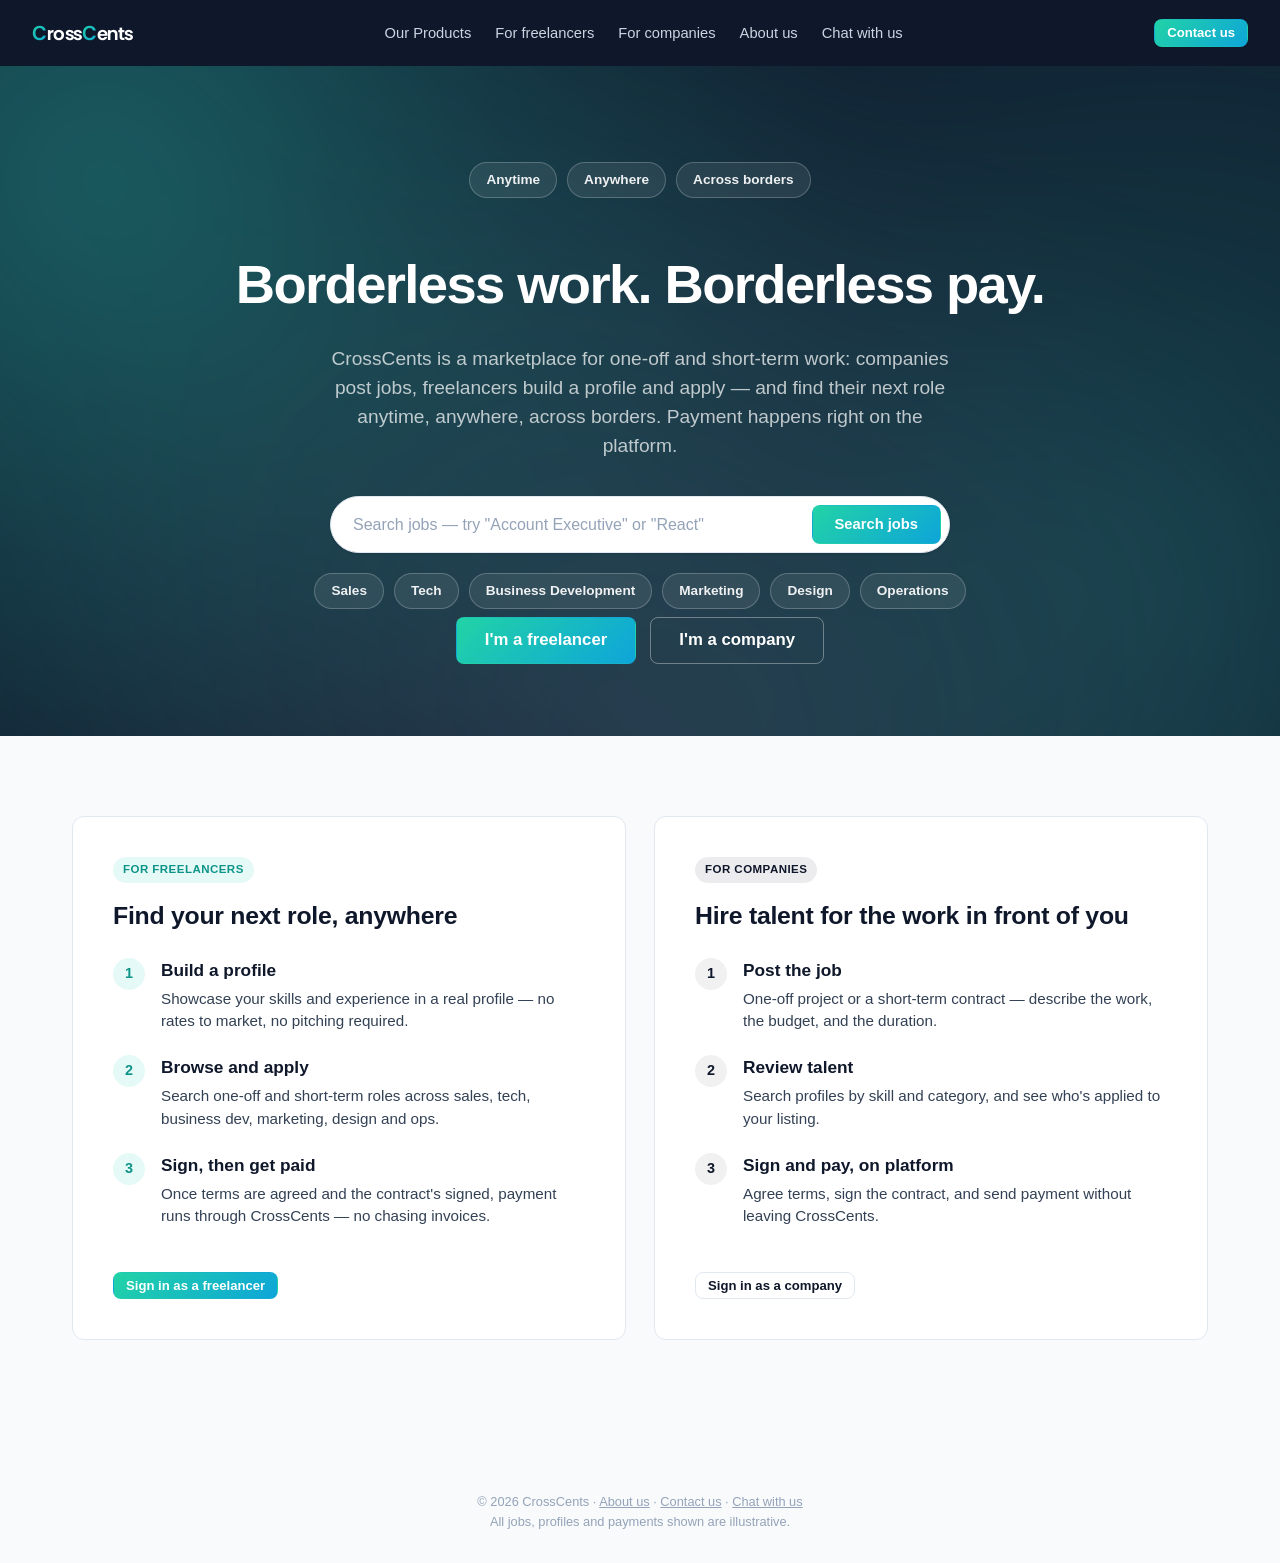
==== commit e8274239: "Drop LinkedIn references from copy" ====
--- a/index.html
+++ b/index.html
@@ -73,7 +73,7 @@
           <div class="path-step-num">1</div>
           <div>
             <h4>Build a profile</h4>
-            <p>Showcase your skills and experience, LinkedIn-style — no rates to market, no pitching required.</p>
+            <p>Showcase your skills and experience in a real profile — no rates to market, no pitching required.</p>
           </div>
         </div>
         <div class="path-step">
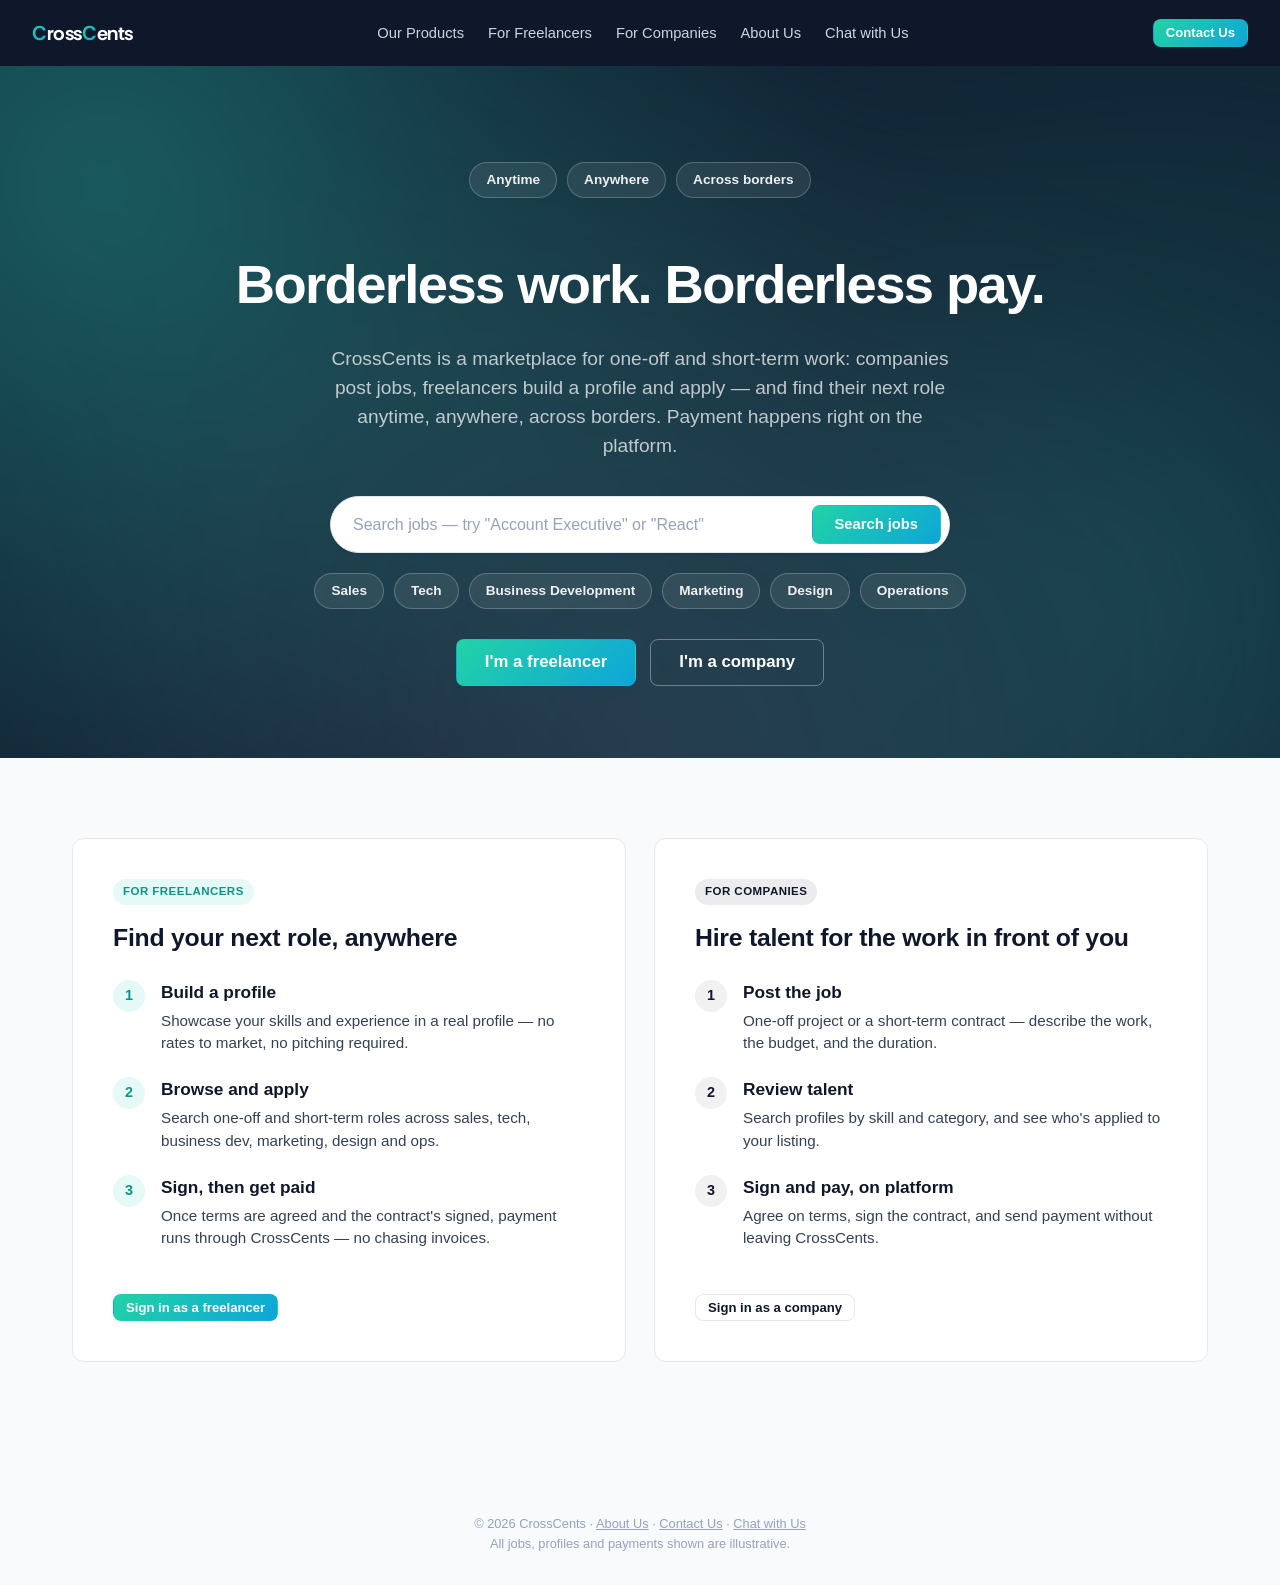
==== commit 8639a636: "Bring back the hero story as ambient background cards, fix nav casing and a typo - Hero: the applied" ====
--- a/index.html
+++ b/index.html
@@ -18,18 +18,41 @@
     <div class="logo"><span class="logo-text"><span class="logo-c">C</span>ross<span class="logo-c">C</span>ents</span></div>
     <div class="nav-links">
       <a href="products.html">Our Products</a>
-      <a href="#for-freelancers">For freelancers</a>
-      <a href="#for-companies">For companies</a>
-      <a href="about.html">About us</a>
-      <a href="chat.html">Chat with us</a>
+      <a href="#for-freelancers">For Freelancers</a>
+      <a href="#for-companies">For Companies</a>
+      <a href="about.html">About Us</a>
+      <a href="chat.html">Chat with Us</a>
     </div>
     <div class="nav-actions">
-      <a class="btn btn-primary btn-sm" href="contact.html">Contact us</a>
+      <a class="btn btn-primary btn-sm" href="contact.html">Contact Us</a>
     </div>
   </nav>
 
   <section class="hero">
     <div class="hero-bg" aria-hidden="true"></div>
+    <div class="hero-scenes" aria-hidden="true">
+      <div class="hero-scene scene-1">
+        <div class="avatar">KR</div>
+        <div class="scene-text">
+          <div class="scene-title">Katelin applied</div>
+          <div class="scene-sub">Account Executive at Growthly Labs</div>
+        </div>
+      </div>
+      <div class="hero-scene scene-2">
+        <div class="avatar">✓</div>
+        <div class="scene-text">
+          <div class="scene-title">Contract signed</div>
+          <div class="scene-sub">3 months, $9,000/mo</div>
+        </div>
+      </div>
+      <div class="hero-scene scene-3">
+        <div class="avatar">$</div>
+        <div class="scene-text">
+          <div class="scene-title">Payment received</div>
+          <div class="scene-sub">$9,000.00, no wait</div>
+        </div>
+      </div>
+    </div>
     <div class="hero-content">
       <div class="category-row" style="margin-bottom:18px;">
         <span class="category-chip ghost">Anytime</span>
@@ -116,7 +139,7 @@
           <div class="path-step-num">3</div>
           <div>
             <h4>Sign and pay, on platform</h4>
-            <p>Agree terms, sign the contract, and send payment without leaving CrossCents.</p>
+            <p>Agree on terms, sign the contract, and send payment without leaving CrossCents.</p>
           </div>
         </div>
         <div class="action-row">
@@ -127,7 +150,7 @@
   </div>
 
   <div class="footer">
-    © 2026 CrossCents · <a href="about.html">About us</a> · <a href="contact.html">Contact us</a> · <a href="chat.html">Chat with us</a><br />
+    © 2026 CrossCents · <a href="about.html">About Us</a> · <a href="contact.html">Contact Us</a> · <a href="chat.html">Chat with Us</a><br />
     All jobs, profiles and payments shown are illustrative.
   </div>
 
--- a/css/styles.css
+++ b/css/styles.css
@@ -166,6 +166,69 @@
   .hero-bg { animation: none; }
 }
 
+/* Ambient story cards — the "applied → signed → paid" loop, tucked into the
+   corners behind the headline so it reads as atmosphere, not UI. */
+.hero-scenes {
+  position: absolute;
+  inset: 0;
+  z-index: 0;
+  overflow: hidden;
+  pointer-events: none;
+}
+
+.hero-scene {
+  position: absolute;
+  display: flex;
+  align-items: center;
+  gap: 12px;
+  max-width: 240px;
+  padding: 12px 16px;
+  border-radius: 12px;
+  background: rgba(255, 255, 255, 0.07);
+  border: 1px solid rgba(255, 255, 255, 0.14);
+  backdrop-filter: blur(6px);
+  -webkit-backdrop-filter: blur(6px);
+  opacity: 0;
+  animation: heroSceneDrift 15s infinite;
+}
+
+.hero-scene .avatar {
+  flex-shrink: 0;
+  width: 36px;
+  height: 36px;
+  border-radius: 50%;
+  display: flex;
+  align-items: center;
+  justify-content: center;
+  font-weight: 700;
+  font-size: 0.8rem;
+  color: white;
+  background: rgba(255, 255, 255, 0.14);
+}
+
+.hero-scene .scene-title { font-weight: 700; font-size: 0.82rem; color: rgba(255, 255, 255, 0.92); margin-bottom: 1px; }
+.hero-scene .scene-sub { font-size: 0.72rem; color: rgba(255, 255, 255, 0.55); }
+
+.hero-scene.scene-1 { top: 14%; left: 5%; animation-delay: 0s; }
+.hero-scene.scene-2 { top: 62%; right: 6%; animation-delay: 5s; }
+.hero-scene.scene-3 { bottom: 10%; left: 8%; animation-delay: 10s; }
+
+@keyframes heroSceneDrift {
+  0%   { opacity: 0; transform: translateY(14px) scale(0.96); }
+  6%   { opacity: 1; transform: translateY(0) scale(1); }
+  27%  { opacity: 1; transform: translateY(0) scale(1); }
+  33%  { opacity: 0; transform: translateY(-14px) scale(0.96); }
+  100% { opacity: 0; }
+}
+
+@media (max-width: 900px) {
+  .hero-scenes { display: none; }
+}
+
+@media (prefers-reduced-motion: reduce) {
+  .hero-scene { animation: none; opacity: 0; }
+}
+
 .hero-content {
   position: relative;
   z-index: 1;
@@ -193,7 +256,7 @@
   display: flex;
   gap: 14px;
   justify-content: center;
-  margin-top: 8px;
+  margin-top: 30px;
 }
 
 .hero-actions .btn {
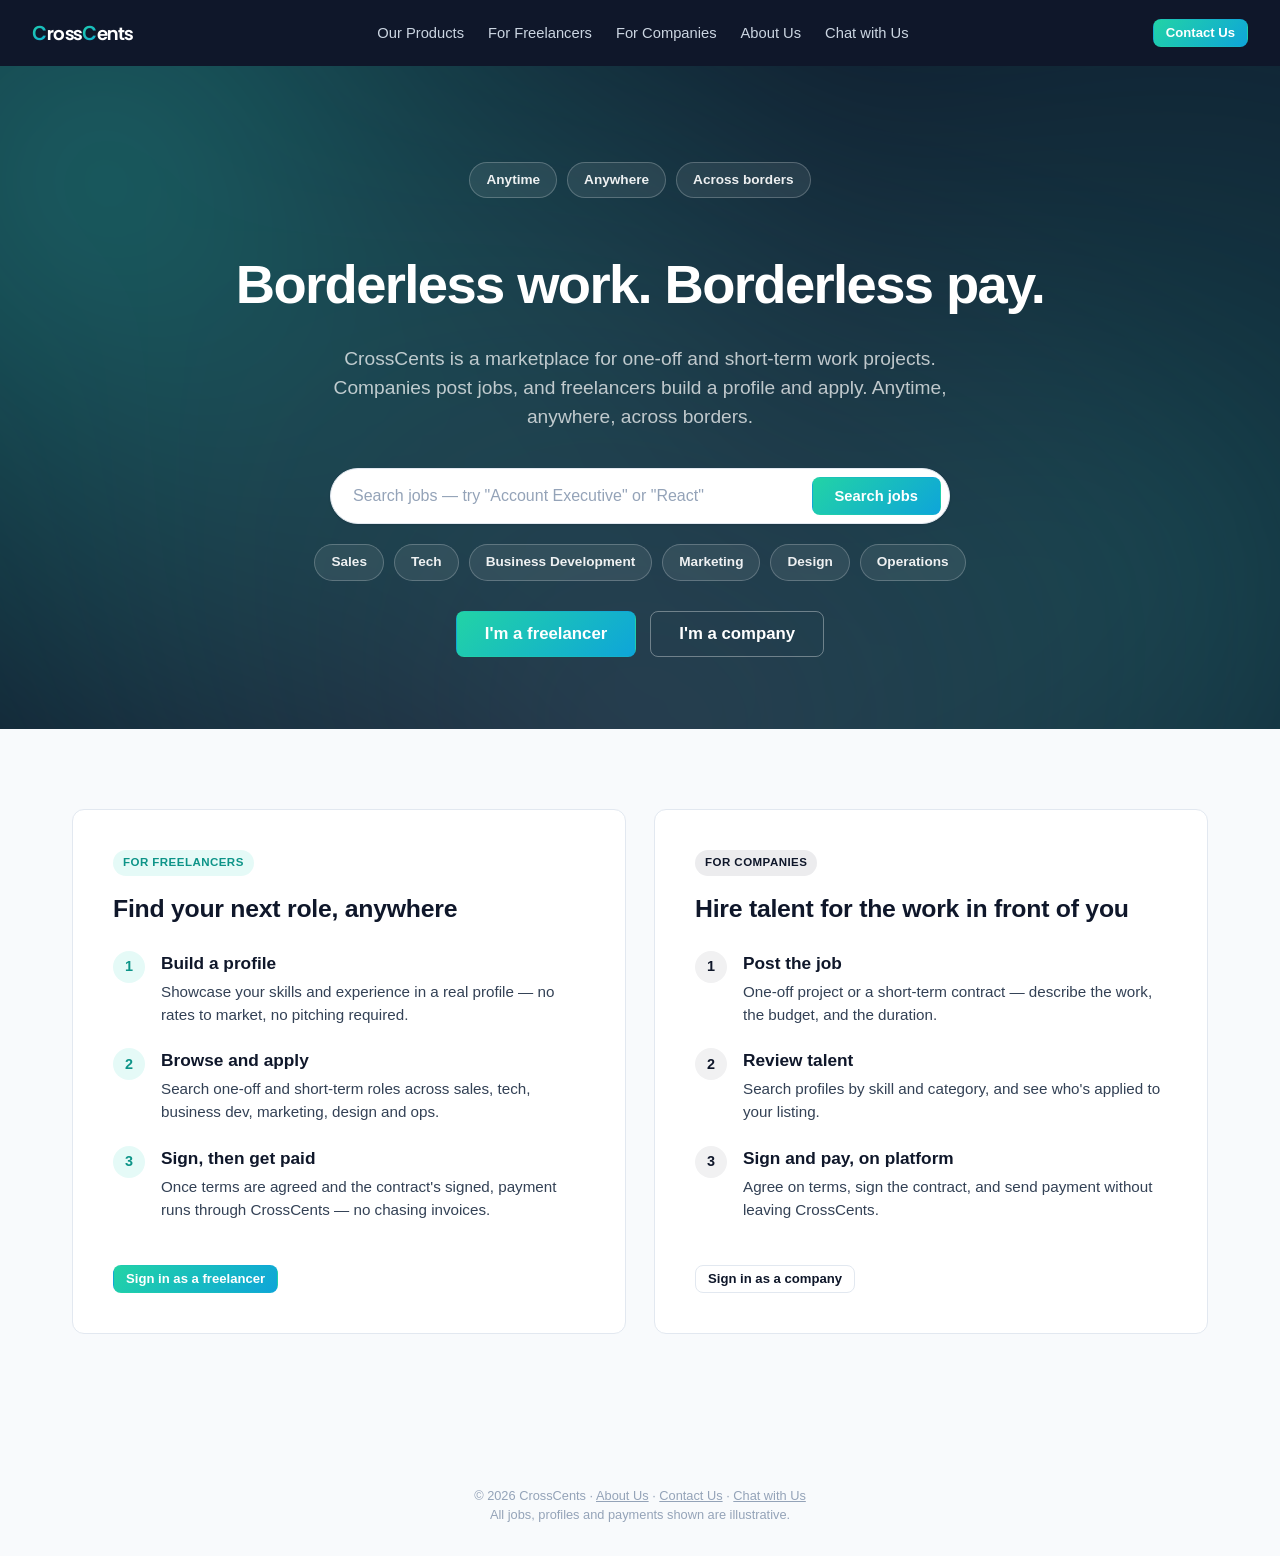
==== commit 11b270fb: "Polish landing page, remove testing bypass, rewrite products/about, add legal pages - Trim hero copy" ====
--- a/index.html
+++ b/index.html
@@ -31,39 +31,61 @@
   <section class="hero">
     <div class="hero-bg" aria-hidden="true"></div>
     <div class="hero-scenes" aria-hidden="true">
-      <div class="hero-scene scene-1">
+      <div class="hero-scene left-1">
         <div class="avatar">KR</div>
         <div class="scene-text">
           <div class="scene-title">Katelin applied</div>
           <div class="scene-sub">Account Executive at Growthly Labs</div>
         </div>
       </div>
-      <div class="hero-scene scene-2">
+      <div class="hero-scene left-2">
         <div class="avatar">✓</div>
         <div class="scene-text">
           <div class="scene-title">Contract signed</div>
           <div class="scene-sub">3 months, $9,000/mo</div>
         </div>
       </div>
-      <div class="hero-scene scene-3">
+      <div class="hero-scene left-3">
         <div class="avatar">$</div>
         <div class="scene-text">
           <div class="scene-title">Payment received</div>
           <div class="scene-sub">$9,000.00, no wait</div>
         </div>
       </div>
+
+      <div class="hero-scene right-1">
+        <div class="avatar">J</div>
+        <div class="scene-text">
+          <div class="scene-title">Jervis applied</div>
+          <div class="scene-sub">Software Engineer at Fenwick &amp; Co</div>
+        </div>
+      </div>
+      <div class="hero-scene right-2">
+        <div class="avatar">✓</div>
+        <div class="scene-text">
+          <div class="scene-title">Contract signed</div>
+          <div class="scene-sub">6-week build, $12,000 flat</div>
+        </div>
+      </div>
+      <div class="hero-scene right-3">
+        <div class="avatar">$</div>
+        <div class="scene-text">
+          <div class="scene-title">Payment received</div>
+          <div class="scene-sub">$12,000.00, no wait</div>
+        </div>
+      </div>
     </div>
     <div class="hero-content">
       <div class="category-row" style="margin-bottom:18px;">
-        <span class="category-chip ghost">Anytime</span>
-        <span class="category-chip ghost">Anywhere</span>
-        <span class="category-chip ghost">Across borders</span>
+        <span class="category-chip ghost static">Anytime</span>
+        <span class="category-chip ghost static">Anywhere</span>
+        <span class="category-chip ghost static">Across borders</span>
       </div>
       <h1>Borderless work. Borderless pay.</h1>
       <p>
-        CrossCents is a marketplace for one-off and short-term work: companies post jobs,
-        freelancers build a profile and apply — and find their next role anytime, anywhere,
-        across borders. Payment happens right on the platform.
+        CrossCents is a marketplace for one-off and short-term work projects.
+        Companies post jobs, and freelancers build a profile and apply.
+        Anytime, anywhere, across borders.
       </p>
 
       <form class="hero-search" onsubmit="event.preventDefault(); window.location.href = 'freelancer-jobs.html?q=' + encodeURIComponent(this.q.value);">
--- a/css/styles.css
+++ b/css/styles.css
@@ -209,9 +209,18 @@
 .hero-scene .scene-title { font-weight: 700; font-size: 0.82rem; color: rgba(255, 255, 255, 0.92); margin-bottom: 1px; }
 .hero-scene .scene-sub { font-size: 0.72rem; color: rgba(255, 255, 255, 0.55); }
 
-.hero-scene.scene-1 { top: 14%; left: 5%; animation-delay: 0s; }
-.hero-scene.scene-2 { top: 62%; right: 6%; animation-delay: 5s; }
-.hero-scene.scene-3 { bottom: 10%; left: 8%; animation-delay: 10s; }
+/* Two continuous tracks — one story cycling on the left, another on the
+   right, so there's always exactly one card visible per side. */
+.hero-scene.left-1, .hero-scene.left-2, .hero-scene.left-3 { top: 42%; left: 4%; }
+.hero-scene.right-1, .hero-scene.right-2, .hero-scene.right-3 { top: 42%; right: 4%; }
+
+.hero-scene.left-1 { animation-delay: 0s; }
+.hero-scene.left-2 { animation-delay: 5s; }
+.hero-scene.left-3 { animation-delay: 10s; }
+
+.hero-scene.right-1 { animation-delay: 2s; }
+.hero-scene.right-2 { animation-delay: 7s; }
+.hero-scene.right-3 { animation-delay: 12s; }
 
 @keyframes heroSceneDrift {
   0%   { opacity: 0; transform: translateY(14px) scale(0.96); }
@@ -337,6 +346,17 @@
   color: white;
 }
 
+/* Static chips — informational only, not clickable, so no pointer/hover affordance */
+.category-chip.static {
+  cursor: default;
+}
+
+.category-chip.static:hover {
+  background: rgba(255, 255, 255, 0.08);
+  border-color: rgba(255, 255, 255, 0.22);
+  color: rgba(255, 255, 255, 0.92);
+}
+
 /* How it works — two paths */
 .paths {
   display: grid;
@@ -778,6 +798,14 @@
   justify-content: center;
   font-weight: 700;
   font-size: 1.8rem;
+  overflow: hidden;
+}
+
+.profile-avatar img {
+  width: 100%;
+  height: 100%;
+  object-fit: cover;
+  display: block;
 }
 
 .profile-header h2 { margin: 0 0 4px; font-size: 1.5rem; }
